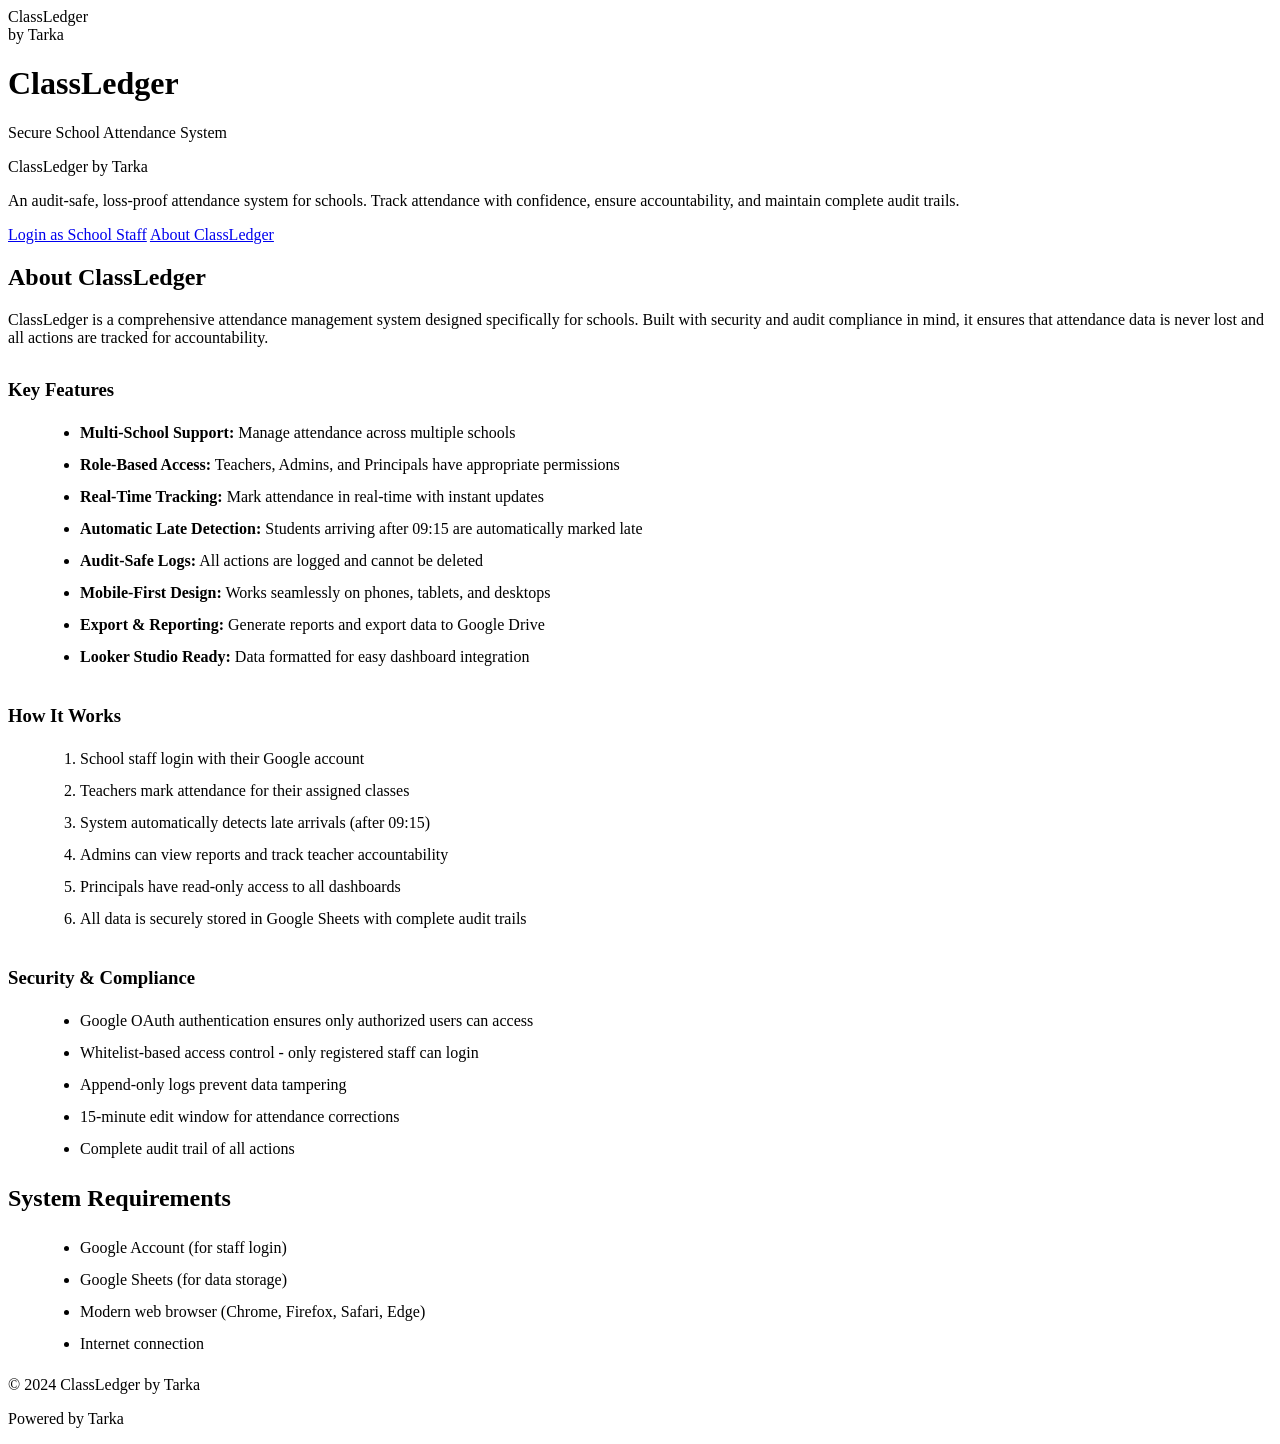
==== index.html @ 1874c85a "Add files via upload" ====
<!DOCTYPE html>
<html lang="en">
<head>
    <meta charset="UTF-8">
    <meta name="viewport" content="width=device-width, initial-scale=1.0">
    <meta http-equiv="Cache-Control" content="no-cache, no-store, must-revalidate">
    <meta http-equiv="Pragma" content="no-cache">
    <meta http-equiv="Expires" content="0">
    <title>ClassLedger by Tarka - Secure School Attendance System</title>
    <link rel="stylesheet" href="css/styles.css">
</head>
<body>
    <header>
        <div class="header-content">
            <div>
                <div class="logo">ClassLedger</div>
                <div class="branding">by Tarka</div>
            </div>
        </div>
    </header>

    <main>
        <div class="container">
            <div class="hero">
                <h1>ClassLedger</h1>
                <p class="subtitle">Secure School Attendance System</p>
                <p class="branding">ClassLedger by Tarka</p>
                <p class="description">
                    An audit-safe, loss-proof attendance system for schools.
                    Track attendance with confidence, ensure accountability, and maintain complete audit trails.
                </p>
                <div class="btn-group">
                    <a href="login.html" class="btn btn-primary">Login as School Staff</a>
                    <a href="#about" class="btn btn-secondary">About ClassLedger</a>
                </div>
            </div>

            <div class="card" id="about">
                <h2 class="card-title">About ClassLedger</h2>
                <p style="margin-bottom: 1rem;">
                    ClassLedger is a comprehensive attendance management system designed specifically for schools.
                    Built with security and audit compliance in mind, it ensures that attendance data is never lost
                    and all actions are tracked for accountability.
                </p>
                
                <h3 style="margin-top: 2rem; margin-bottom: 1rem;">Key Features</h3>
                <ul style="line-height: 2; margin-left: 2rem;">
                    <li><strong>Multi-School Support:</strong> Manage attendance across multiple schools</li>
                    <li><strong>Role-Based Access:</strong> Teachers, Admins, and Principals have appropriate permissions</li>
                    <li><strong>Real-Time Tracking:</strong> Mark attendance in real-time with instant updates</li>
                    <li><strong>Automatic Late Detection:</strong> Students arriving after 09:15 are automatically marked late</li>
                    <li><strong>Audit-Safe Logs:</strong> All actions are logged and cannot be deleted</li>
                    <li><strong>Mobile-First Design:</strong> Works seamlessly on phones, tablets, and desktops</li>
                    <li><strong>Export & Reporting:</strong> Generate reports and export data to Google Drive</li>
                    <li><strong>Looker Studio Ready:</strong> Data formatted for easy dashboard integration</li>
                </ul>

                <h3 style="margin-top: 2rem; margin-bottom: 1rem;">How It Works</h3>
                <ol style="line-height: 2; margin-left: 2rem;">
                    <li>School staff login with their Google account</li>
                    <li>Teachers mark attendance for their assigned classes</li>
                    <li>System automatically detects late arrivals (after 09:15)</li>
                    <li>Admins can view reports and track teacher accountability</li>
                    <li>Principals have read-only access to all dashboards</li>
                    <li>All data is securely stored in Google Sheets with complete audit trails</li>
                </ol>

                <h3 style="margin-top: 2rem; margin-bottom: 1rem;">Security & Compliance</h3>
                <ul style="line-height: 2; margin-left: 2rem;">
                    <li>Google OAuth authentication ensures only authorized users can access</li>
                    <li>Whitelist-based access control - only registered staff can login</li>
                    <li>Append-only logs prevent data tampering</li>
                    <li>15-minute edit window for attendance corrections</li>
                    <li>Complete audit trail of all actions</li>
                </ul>
            </div>

            <div class="card">
                <h2 class="card-title">System Requirements</h2>
                <ul style="line-height: 2; margin-left: 2rem;">
                    <li>Google Account (for staff login)</li>
                    <li>Google Sheets (for data storage)</li>
                    <li>Modern web browser (Chrome, Firefox, Safari, Edge)</li>
                    <li>Internet connection</li>
                </ul>
            </div>
        </div>
    </main>

    <footer>
        <div class="footer-content">
            <p>&copy; 2024 ClassLedger by Tarka</p>
            <p>Powered by Tarka</p>
        </div>
    </footer>
</body>
</html>
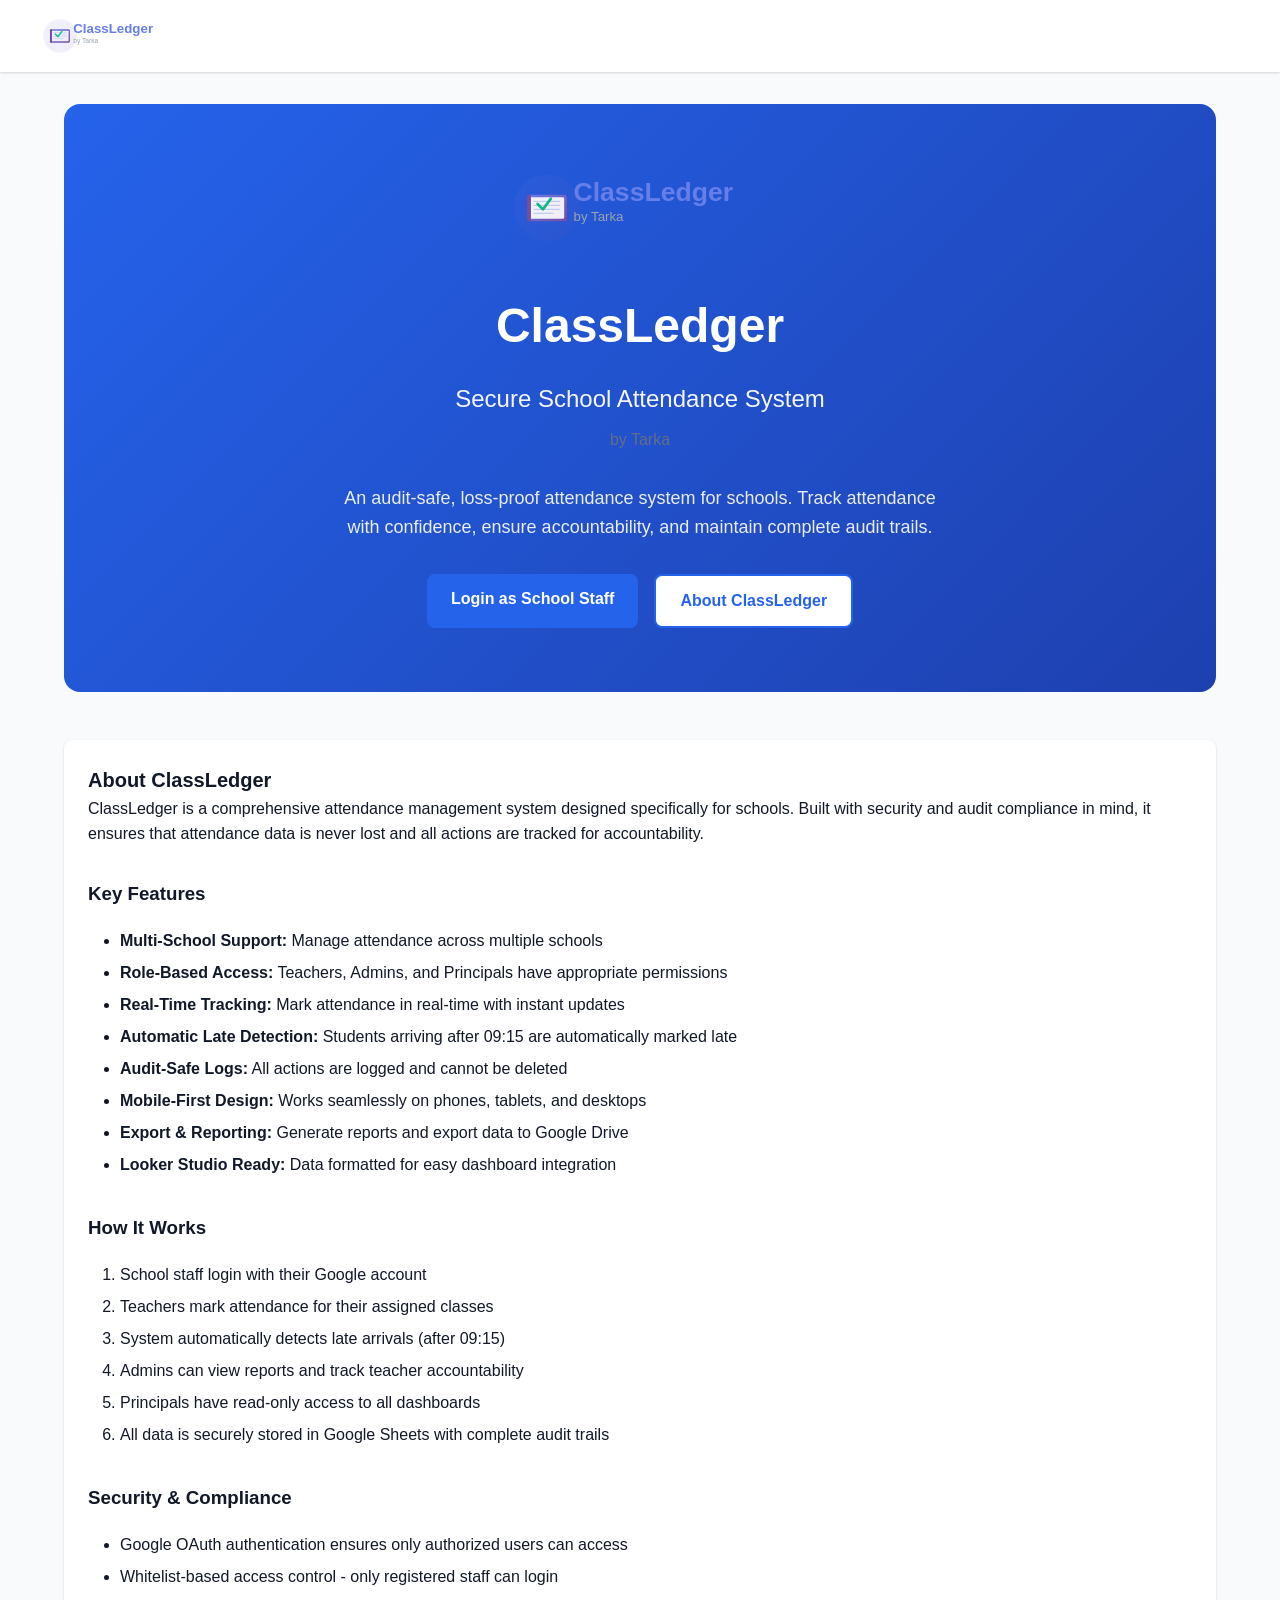
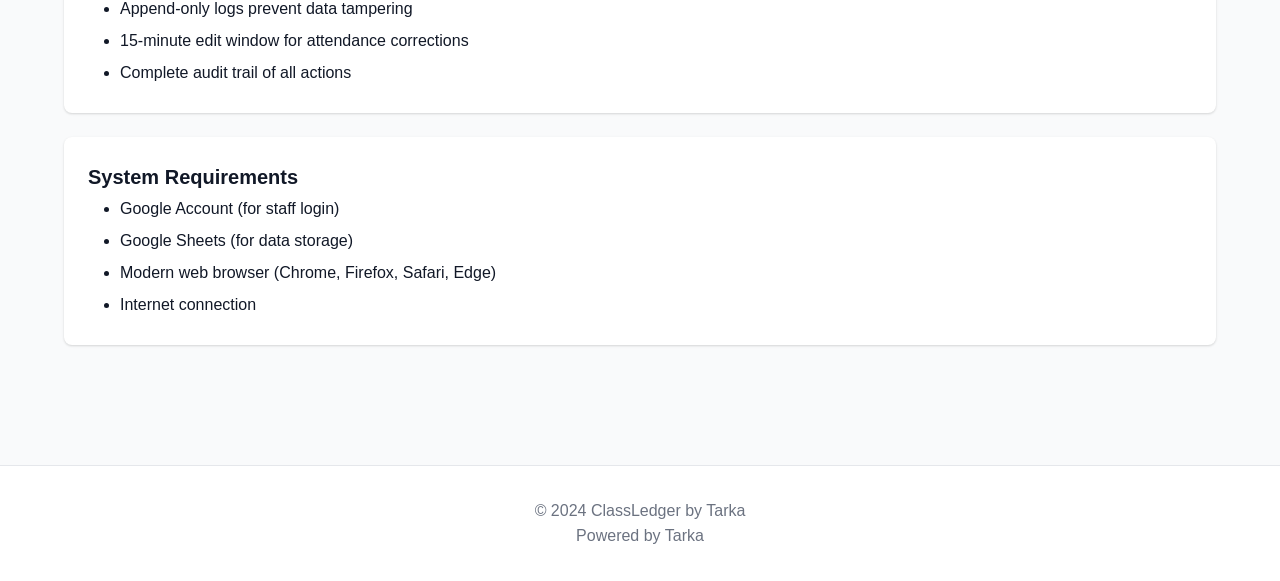
==== commit cdea868d: "Add files via upload" ====
--- a/index.html
+++ b/index.html
@@ -7,14 +7,14 @@
     <meta http-equiv="Pragma" content="no-cache">
     <meta http-equiv="Expires" content="0">
     <title>ClassLedger by Tarka - Secure School Attendance System</title>
+    <link rel="icon" type="image/svg+xml" href="assets/favicon.svg">
     <link rel="stylesheet" href="css/styles.css">
 </head>
 <body>
     <header>
         <div class="header-content">
-            <div>
-                <div class="logo">ClassLedger</div>
-                <div class="branding">by Tarka</div>
+            <div style="display: flex; align-items: center; gap: 1rem;">
+                <img src="assets/logo.svg" alt="ClassLedger" style="height: 40px;">
             </div>
         </div>
     </header>
@@ -22,9 +22,12 @@
     <main>
         <div class="container">
             <div class="hero">
+                <div style="margin-bottom: 1rem;">
+                    <img src="assets/logo.svg" alt="ClassLedger" style="height: 80px; margin-bottom: 1rem;">
+                </div>
                 <h1>ClassLedger</h1>
                 <p class="subtitle">Secure School Attendance System</p>
-                <p class="branding">ClassLedger by Tarka</p>
+                <p class="branding">by Tarka</p>
                 <p class="description">
                     An audit-safe, loss-proof attendance system for schools.
                     Track attendance with confidence, ensure accountability, and maintain complete audit trails.
--- a/css/styles.css
+++ b/css/styles.css
@@ -0,0 +1,921 @@
+/**
+ * ClassLedger by Tarka - Main Stylesheet
+ * Mobile-first responsive design
+ */
+
+:root {
+  --primary-color: #2563eb;
+  --primary-dark: #1e40af;
+  --secondary-color: #10b981;
+  --danger-color: #ef4444;
+  --warning-color: #f59e0b;
+  --success-color: #10b981;
+  --bg-color: #f9fafb;
+  --card-bg: #ffffff;
+  --text-primary: #111827;
+  --text-secondary: #6b7280;
+  --border-color: #e5e7eb;
+  --shadow: 0 1px 3px 0 rgba(0, 0, 0, 0.1), 0 1px 2px 0 rgba(0, 0, 0, 0.06);
+  --shadow-lg: 0 10px 15px -3px rgba(0, 0, 0, 0.1), 0 4px 6px -2px rgba(0, 0, 0, 0.05);
+}
+
+* {
+  margin: 0;
+  padding: 0;
+  box-sizing: border-box;
+}
+
+body {
+  font-family: -apple-system, BlinkMacSystemFont, 'Segoe UI', Roboto, 'Helvetica Neue', Arial, sans-serif;
+  background-color: var(--bg-color);
+  color: var(--text-primary);
+  line-height: 1.6;
+  min-height: 100vh;
+}
+
+/* Header */
+header {
+  background: var(--card-bg);
+  box-shadow: var(--shadow);
+  padding: 1rem 1.5rem;
+  position: sticky;
+  top: 0;
+  z-index: 100;
+}
+
+.header-content {
+  max-width: 1200px;
+  margin: 0 auto;
+  display: flex;
+  justify-content: space-between;
+  align-items: center;
+}
+
+.logo {
+  font-size: 1.5rem;
+  font-weight: 700;
+  color: var(--primary-color);
+}
+
+.branding {
+  font-size: 0.875rem;
+  color: var(--text-secondary);
+}
+
+.user-info {
+  display: flex;
+  align-items: center;
+  gap: 1rem;
+}
+
+.user-name {
+  font-weight: 500;
+}
+
+.btn-logout {
+  padding: 0.5rem 1rem;
+  background: var(--danger-color);
+  color: white;
+  border: none;
+  border-radius: 0.375rem;
+  cursor: pointer;
+  font-size: 0.875rem;
+  transition: background 0.2s;
+}
+
+.btn-logout:hover {
+  background: #dc2626;
+}
+
+/* Container */
+.container {
+  max-width: 1200px;
+  margin: 0 auto;
+  padding: 2rem 1.5rem;
+}
+
+/* Homepage */
+.hero {
+  text-align: center;
+  padding: 4rem 1rem;
+  background: linear-gradient(135deg, var(--primary-color) 0%, var(--primary-dark) 100%);
+  color: white;
+  border-radius: 1rem;
+  margin-bottom: 3rem;
+}
+
+.hero h1 {
+  font-size: 3rem;
+  margin-bottom: 1rem;
+  font-weight: 800;
+}
+
+.hero .subtitle {
+  font-size: 1.5rem;
+  margin-bottom: 0.5rem;
+  opacity: 0.95;
+}
+
+.hero .branding {
+  font-size: 1rem;
+  margin-bottom: 2rem;
+  opacity: 0.9;
+}
+
+.hero .description {
+  font-size: 1.125rem;
+  margin-bottom: 2rem;
+  opacity: 0.9;
+  max-width: 600px;
+  margin-left: auto;
+  margin-right: auto;
+}
+
+.btn-group {
+  display: flex;
+  gap: 1rem;
+  justify-content: center;
+  flex-wrap: wrap;
+}
+
+/* Buttons */
+.btn {
+  padding: 0.75rem 1.5rem;
+  border: none;
+  border-radius: 0.5rem;
+  font-size: 1rem;
+  font-weight: 600;
+  cursor: pointer;
+  transition: all 0.2s;
+  text-decoration: none;
+  display: inline-block;
+  text-align: center;
+}
+
+.btn-primary {
+  background: var(--primary-color);
+  color: white;
+}
+
+.btn-primary:hover {
+  background: var(--primary-dark);
+  transform: translateY(-2px);
+  box-shadow: var(--shadow-lg);
+}
+
+.btn-secondary {
+  background: white;
+  color: var(--primary-color);
+  border: 2px solid var(--primary-color);
+}
+
+.btn-secondary:hover {
+  background: var(--primary-color);
+  color: white;
+}
+
+.btn-success {
+  background: var(--success-color);
+  color: white;
+}
+
+.btn-success:hover {
+  background: #059669;
+}
+
+.btn-danger {
+  background: var(--danger-color);
+  color: white;
+}
+
+.btn-danger:hover {
+  background: #dc2626;
+}
+
+.btn:disabled {
+  opacity: 0.5;
+  cursor: not-allowed;
+}
+
+/* Cards */
+.card {
+  background: var(--card-bg);
+  border-radius: 0.5rem;
+  padding: 1.5rem;
+  box-shadow: var(--shadow);
+  margin-bottom: 1.5rem;
+}
+
+.card-header {
+  display: flex;
+  justify-content: space-between;
+  align-items: center;
+  margin-bottom: 1rem;
+  padding-bottom: 1rem;
+  border-bottom: 2px solid var(--border-color);
+}
+
+.card-title {
+  font-size: 1.25rem;
+  font-weight: 600;
+}
+
+/* Forms */
+.form-group {
+  margin-bottom: 1.5rem;
+}
+
+.form-label {
+  display: block;
+  margin-bottom: 0.5rem;
+  font-weight: 500;
+  color: var(--text-primary);
+}
+
+.form-input,
+.form-select {
+  width: 100%;
+  padding: 0.75rem;
+  border: 1px solid var(--border-color);
+  border-radius: 0.375rem;
+  font-size: 1rem;
+  transition: border-color 0.2s;
+}
+
+.form-input:focus,
+.form-select:focus {
+  outline: none;
+  border-color: var(--primary-color);
+  box-shadow: 0 0 0 3px rgba(37, 99, 235, 0.1);
+}
+
+.form-textarea {
+  min-height: 100px;
+  resize: vertical;
+}
+
+/* Student List */
+.student-list {
+  display: grid;
+  gap: 1rem;
+}
+
+.student-item {
+  display: flex;
+  align-items: center;
+  justify-content: space-between;
+  padding: 1rem;
+  background: var(--card-bg);
+  border: 1px solid var(--border-color);
+  border-radius: 0.5rem;
+  transition: all 0.2s;
+}
+
+.student-item:hover {
+  box-shadow: var(--shadow);
+  border-color: var(--primary-color);
+}
+
+.student-info {
+  flex: 1;
+}
+
+.student-name {
+  font-weight: 600;
+  margin-bottom: 0.25rem;
+}
+
+.student-details {
+  font-size: 0.875rem;
+  color: var(--text-secondary);
+}
+
+.attendance-buttons {
+  display: flex;
+  gap: 0.5rem;
+  flex-wrap: wrap;
+}
+
+.btn-attendance {
+  padding: 0.5rem 1rem;
+  border: none;
+  border-radius: 0.375rem;
+  cursor: pointer;
+  font-size: 0.875rem;
+  font-weight: 500;
+  transition: all 0.2s;
+}
+
+.btn-present {
+  background: var(--success-color);
+  color: white;
+}
+
+.btn-absent {
+  background: var(--danger-color);
+  color: white;
+}
+
+.btn-late {
+  background: var(--warning-color);
+  color: white;
+}
+
+.btn-attendance:hover {
+  transform: scale(1.05);
+}
+
+.btn-attendance.active {
+  box-shadow: 0 0 0 3px rgba(37, 99, 235, 0.3);
+}
+
+/* Summary */
+.summary {
+  display: grid;
+  grid-template-columns: repeat(auto-fit, minmax(200px, 1fr));
+  gap: 1rem;
+  margin-bottom: 2rem;
+}
+
+.summary-card {
+  background: var(--card-bg);
+  padding: 1.5rem;
+  border-radius: 0.5rem;
+  box-shadow: var(--shadow);
+  text-align: center;
+}
+
+.summary-label {
+  font-size: 0.875rem;
+  color: var(--text-secondary);
+  margin-bottom: 0.5rem;
+}
+
+.summary-value {
+  font-size: 2rem;
+  font-weight: 700;
+  color: var(--primary-color);
+}
+
+.summary-value.present {
+  color: var(--success-color);
+}
+
+.summary-value.absent {
+  color: var(--danger-color);
+}
+
+.summary-value.late {
+  color: var(--warning-color);
+}
+
+/* Loading */
+.loading {
+  text-align: center;
+  padding: 2rem;
+  color: var(--text-secondary);
+  display: flex;
+  flex-direction: column;
+  align-items: center;
+  justify-content: center;
+  min-height: 100px;
+}
+
+.loading-inline {
+  display: inline-flex;
+  align-items: center;
+  gap: 0.5rem;
+  padding: 0.5rem 1rem;
+  color: var(--text-secondary);
+  font-size: 0.875rem;
+}
+
+.spinner {
+  border: 3px solid var(--border-color);
+  border-top: 3px solid var(--primary-color);
+  border-radius: 50%;
+  width: 40px;
+  height: 40px;
+  animation: spin 1s linear infinite;
+  margin: 0 auto 1rem;
+}
+
+.spinner-small {
+  width: 16px;
+  height: 16px;
+  border-width: 2px;
+  margin: 0;
+  display: inline-block;
+}
+
+.spinner-inline {
+  width: 20px;
+  height: 20px;
+  border-width: 2px;
+  margin: 0;
+  display: inline-block;
+}
+
+@keyframes spin {
+  0% { transform: rotate(0deg); }
+  100% { transform: rotate(360deg); }
+}
+
+/* Loading overlay for dropdowns */
+.select-loading {
+  position: relative;
+  pointer-events: none;
+  opacity: 0.6;
+}
+
+.select-loading::after {
+  content: '';
+  position: absolute;
+  right: 2.5rem;
+  top: 50%;
+  transform: translateY(-50%);
+  width: 16px;
+  height: 16px;
+  border: 2px solid var(--border-color);
+  border-top: 2px solid var(--primary-color);
+  border-radius: 50%;
+  animation: spin 0.8s linear infinite;
+}
+
+/* Skeleton loading */
+.skeleton {
+  background: linear-gradient(90deg, #f0f0f0 25%, #e0e0e0 50%, #f0f0f0 75%);
+  background-size: 200% 100%;
+  animation: loading 1.5s ease-in-out infinite;
+  border-radius: 4px;
+}
+
+.skeleton-text {
+  height: 1rem;
+  margin-bottom: 0.5rem;
+}
+
+.skeleton-title {
+  height: 1.5rem;
+  width: 60%;
+  margin-bottom: 1rem;
+}
+
+@keyframes loading {
+  0% { background-position: 200% 0; }
+  100% { background-position: -200% 0; }
+}
+
+/* Alerts */
+.alert {
+  padding: 1rem;
+  border-radius: 0.5rem;
+  margin-bottom: 1rem;
+}
+
+.alert-success {
+  background: #d1fae5;
+  color: #065f46;
+  border: 1px solid #10b981;
+}
+
+.alert-error {
+  background: #fee2e2;
+  color: #991b1b;
+  border: 1px solid #ef4444;
+}
+
+.alert-info {
+  background: #dbeafe;
+  color: #1e40af;
+  border: 1px solid #2563eb;
+}
+
+/* Modal */
+.modal {
+  display: none;
+  position: fixed;
+  top: 0;
+  left: 0;
+  width: 100%;
+  height: 100%;
+  background: rgba(0, 0, 0, 0.5);
+  z-index: 1000;
+  align-items: center;
+  justify-content: center;
+}
+
+.modal.active {
+  display: flex;
+}
+
+.modal-content {
+  background: var(--card-bg);
+  border-radius: 0.5rem;
+  padding: 2rem;
+  max-width: 500px;
+  width: 90%;
+  max-height: 90vh;
+  overflow-y: auto;
+}
+
+.modal-header {
+  display: flex;
+  justify-content: space-between;
+  align-items: center;
+  margin-bottom: 1.5rem;
+}
+
+.modal-title {
+  font-size: 1.5rem;
+  font-weight: 600;
+}
+
+.btn-close {
+  background: none;
+  border: none;
+  font-size: 1.5rem;
+  cursor: pointer;
+  color: var(--text-secondary);
+}
+
+.btn-close:hover {
+  color: var(--text-primary);
+}
+
+/* Toast Notifications */
+.toast {
+  position: fixed;
+  top: 20px;
+  right: 20px;
+  padding: 1rem 1.5rem;
+  border-radius: 0.5rem;
+  box-shadow: var(--shadow-lg);
+  z-index: 10000;
+  min-width: 300px;
+  max-width: 400px;
+  transform: translateX(400px);
+  transition: transform 0.3s ease;
+  font-size: 0.875rem;
+}
+
+.toast.show {
+  transform: translateX(0);
+}
+
+.toast-success {
+  background: var(--success-color);
+  color: white;
+}
+
+.toast-error {
+  background: var(--danger-color);
+  color: white;
+}
+
+.toast-info {
+  background: var(--primary-color);
+  color: white;
+}
+
+.toast-warning {
+  background: var(--warning-color);
+  color: white;
+}
+
+/* Pagination */
+.pagination {
+  display: flex;
+  gap: 0.5rem;
+  justify-content: center;
+  align-items: center;
+  margin: 1rem 0;
+  flex-wrap: wrap;
+}
+
+.pagination button:disabled {
+  opacity: 0.5;
+  cursor: not-allowed;
+}
+
+/* Theme Support */
+body[data-theme="dark"] {
+  --bg-color: #1f2937;
+  --card-bg: #374151;
+  --text-primary: #f9fafb;
+  --text-secondary: #d1d5db;
+  --border-color: #4b5563;
+}
+
+/* Footer */
+footer {
+  background: var(--card-bg);
+  padding: 2rem 1.5rem;
+  text-align: center;
+  color: var(--text-secondary);
+  margin-top: 4rem;
+  border-top: 1px solid var(--border-color);
+}
+
+.footer-content {
+  max-width: 1200px;
+  margin: 0 auto;
+}
+
+/* Toast Notifications */
+.toast {
+  position: fixed;
+  bottom: 2rem;
+  right: 2rem;
+  background: var(--card-bg);
+  color: var(--text-primary);
+  padding: 1rem 1.5rem;
+  border-radius: 0.5rem;
+  box-shadow: var(--shadow-lg);
+  display: flex;
+  align-items: center;
+  gap: 0.75rem;
+  z-index: 10000;
+  opacity: 0;
+  transform: translateY(20px);
+  transition: all 0.3s ease;
+  max-width: 400px;
+  min-width: 300px;
+}
+
+.toast.show {
+  opacity: 1;
+  transform: translateY(0);
+}
+
+.toast-icon {
+  font-weight: bold;
+  font-size: 1.25rem;
+}
+
+.toast-success {
+  border-left: 4px solid var(--success-color);
+}
+
+.toast-success .toast-icon {
+  color: var(--success-color);
+}
+
+.toast-error {
+  border-left: 4px solid var(--danger-color);
+}
+
+.toast-error .toast-icon {
+  color: var(--danger-color);
+}
+
+.toast-warning {
+  border-left: 4px solid var(--warning-color);
+}
+
+.toast-warning .toast-icon {
+  color: var(--warning-color);
+}
+
+.toast-info {
+  border-left: 4px solid var(--primary-color);
+}
+
+.toast-info .toast-icon {
+  color: var(--primary-color);
+}
+
+/* Skeleton Loader */
+.skeleton-item {
+  padding: 1rem;
+  margin-bottom: 1rem;
+  border: 1px solid var(--border-color);
+  border-radius: 0.5rem;
+}
+
+/* Modal Improvements */
+.modal-body {
+  padding: 1rem 0;
+}
+
+.modal-footer {
+  display: flex;
+  gap: 1rem;
+  justify-content: flex-end;
+  margin-top: 1.5rem;
+  padding-top: 1rem;
+  border-top: 1px solid var(--border-color);
+}
+
+/* Theme Toggle */
+.theme-toggle {
+  position: fixed;
+  bottom: 2rem;
+  left: 2rem;
+  width: 50px;
+  height: 50px;
+  border-radius: 50%;
+  background: var(--primary-color);
+  color: white;
+  border: none;
+  cursor: pointer;
+  box-shadow: var(--shadow-lg);
+  display: flex;
+  align-items: center;
+  justify-content: center;
+  font-size: 1.5rem;
+  z-index: 1000;
+  transition: transform 0.2s;
+}
+
+.theme-toggle:hover {
+  transform: scale(1.1);
+}
+
+/* Language Selector */
+.language-selector {
+  position: fixed;
+  top: 1rem;
+  right: 1rem;
+  z-index: 1000;
+}
+
+.language-selector select {
+  padding: 0.5rem;
+  border: 1px solid var(--border-color);
+  border-radius: 0.375rem;
+  background: var(--card-bg);
+  color: var(--text-primary);
+  cursor: pointer;
+}
+
+/* Bulk Actions */
+.bulk-actions {
+  display: flex;
+  gap: 1rem;
+  margin-bottom: 1rem;
+  padding: 1rem;
+  background: var(--bg-color);
+  border-radius: 0.5rem;
+  align-items: center;
+}
+
+.bulk-actions input[type="checkbox"] {
+  width: 18px;
+  height: 18px;
+  cursor: pointer;
+}
+
+/* Holiday Calendar */
+.holiday-calendar {
+  display: grid;
+  grid-template-columns: repeat(7, 1fr);
+  gap: 0.5rem;
+  margin-top: 1rem;
+}
+
+.calendar-day {
+  padding: 0.5rem;
+  text-align: center;
+  border: 1px solid var(--border-color);
+  border-radius: 0.25rem;
+  cursor: pointer;
+  transition: background 0.2s;
+}
+
+.calendar-day:hover {
+  background: var(--bg-color);
+}
+
+.calendar-day.holiday {
+  background: #fee2e2;
+  color: #991b1b;
+}
+
+.calendar-day.today {
+  background: var(--primary-color);
+  color: white;
+}
+
+/* Analytics Charts Container */
+.chart-container {
+  position: relative;
+  height: 300px;
+  margin: 1rem 0;
+}
+
+.chart-container canvas {
+  max-height: 100%;
+}
+
+/* Trend Indicators */
+.trend-up {
+  color: var(--success-color);
+}
+
+.trend-down {
+  color: var(--danger-color);
+}
+
+.trend-neutral {
+  color: var(--text-secondary);
+}
+
+/* Anomaly Alert */
+.anomaly-alert {
+  background: #fef3c7;
+  border-left: 4px solid var(--warning-color);
+  padding: 1rem;
+  border-radius: 0.5rem;
+  margin: 1rem 0;
+}
+
+.anomaly-alert strong {
+  color: var(--warning-color);
+}
+
+/* Table */
+.table {
+  width: 100%;
+  border-collapse: collapse;
+  background: var(--card-bg);
+  border-radius: 0.5rem;
+  overflow: hidden;
+  box-shadow: var(--shadow);
+}
+
+.table th,
+.table td {
+  padding: 0.75rem;
+  text-align: left;
+  border-bottom: 1px solid var(--border-color);
+}
+
+.table th {
+  background: var(--bg-color);
+  font-weight: 600;
+  color: var(--text-primary);
+}
+
+.table tr:hover {
+  background: var(--bg-color);
+}
+
+/* Responsive */
+@media (max-width: 768px) {
+  .hero h1 {
+    font-size: 2rem;
+  }
+  
+  .hero .subtitle {
+    font-size: 1.25rem;
+  }
+  
+  .container {
+    padding: 1rem;
+  }
+  
+  .card {
+    padding: 1rem;
+  }
+  
+  .student-item {
+    flex-direction: column;
+    align-items: flex-start;
+    gap: 1rem;
+  }
+  
+  .attendance-buttons {
+    width: 100%;
+  }
+  
+  .btn-attendance {
+    flex: 1;
+  }
+  
+  .header-content {
+    flex-direction: column;
+    gap: 1rem;
+  }
+  
+  .summary {
+    grid-template-columns: 1fr;
+  }
+}
+
+/* Utility Classes */
+.text-center {
+  text-align: center;
+}
+
+.mt-1 { margin-top: 0.5rem; }
+.mt-2 { margin-top: 1rem; }
+.mt-3 { margin-top: 1.5rem; }
+.mb-1 { margin-bottom: 0.5rem; }
+.mb-2 { margin-bottom: 1rem; }
+.mb-3 { margin-bottom: 1.5rem; }
+
+.hidden {
+  display: none;
+}
+
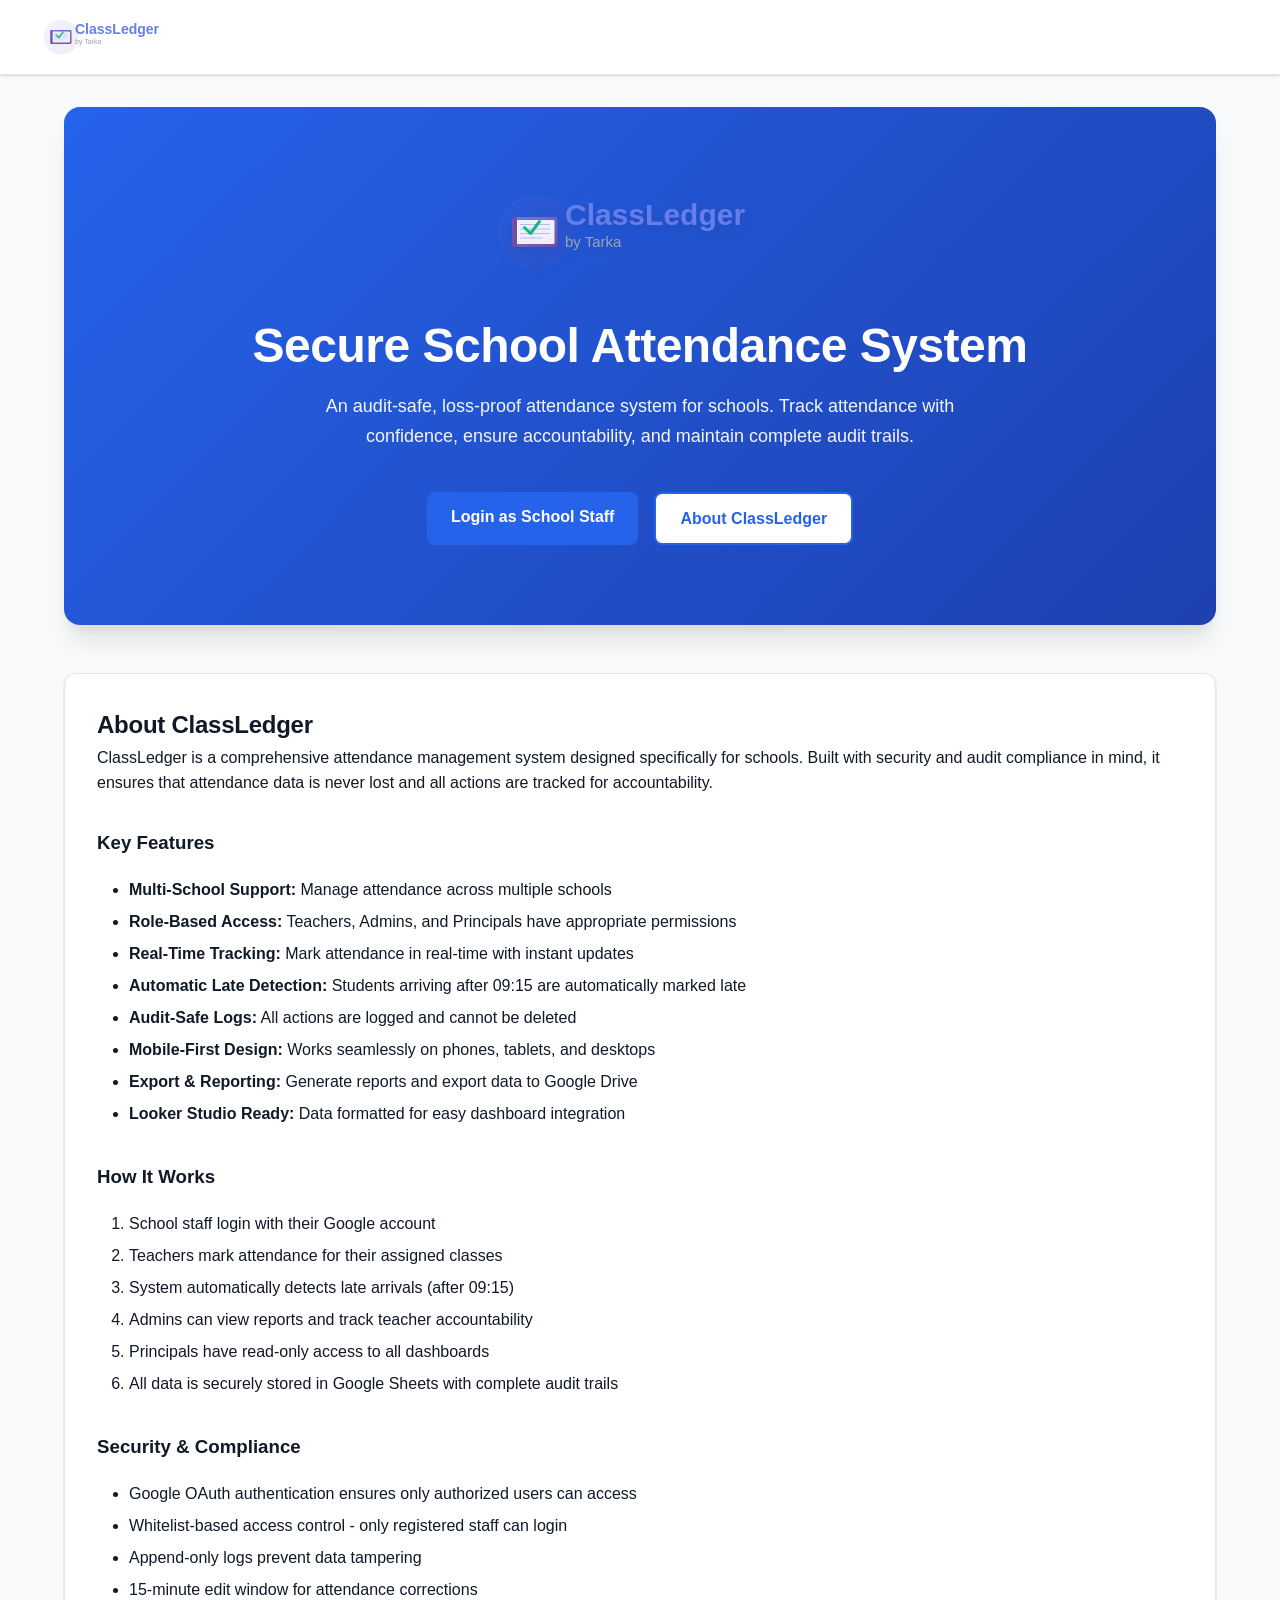
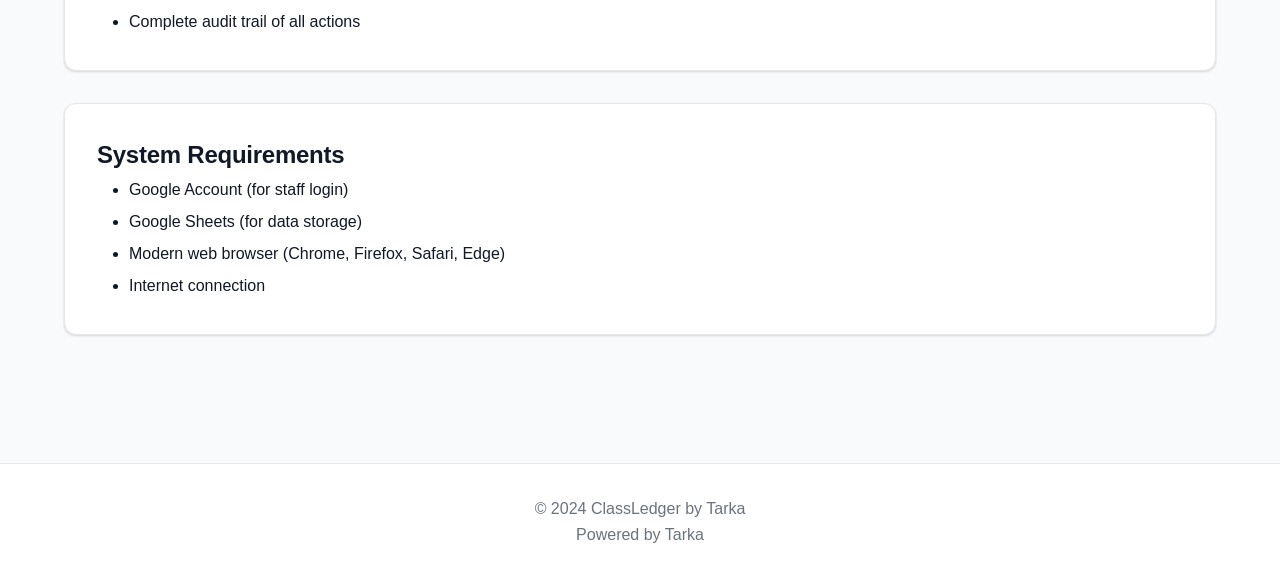
==== commit 8a8ce78b: "Add files via upload" ====
--- a/index.html
+++ b/index.html
@@ -13,8 +13,8 @@
 <body>
     <header>
         <div class="header-content">
-            <div style="display: flex; align-items: center; gap: 1rem;">
-                <img src="assets/logo.svg" alt="ClassLedger" style="height: 40px;">
+            <div class="logo-container">
+                <img src="assets/logo.svg" alt="ClassLedger" class="header-logo">
             </div>
         </div>
     </header>
@@ -22,13 +22,11 @@
     <main>
         <div class="container">
             <div class="hero">
-                <div style="margin-bottom: 1rem;">
-                    <img src="assets/logo.svg" alt="ClassLedger" style="height: 80px; margin-bottom: 1rem;">
+                <div class="hero-logo-container">
+                    <img src="assets/logo.svg" alt="ClassLedger" class="hero-logo">
                 </div>
-                <h1>ClassLedger</h1>
-                <p class="subtitle">Secure School Attendance System</p>
-                <p class="branding">by Tarka</p>
-                <p class="description">
+                <h1 class="hero-title">Secure School Attendance System</h1>
+                <p class="hero-description">
                     An audit-safe, loss-proof attendance system for schools.
                     Track attendance with confidence, ensure accountability, and maintain complete audit trails.
                 </p>
--- a/css/styles.css
+++ b/css/styles.css
@@ -36,11 +36,12 @@
 /* Header */
 header {
   background: var(--card-bg);
-  box-shadow: var(--shadow);
+  box-shadow: 0 1px 3px 0 rgba(0, 0, 0, 0.1), 0 1px 2px 0 rgba(0, 0, 0, 0.06);
   padding: 1rem 1.5rem;
   position: sticky;
   top: 0;
   z-index: 100;
+  border-bottom: 1px solid var(--border-color);
 }
 
 .header-content {
@@ -51,6 +52,20 @@
   align-items: center;
 }
 
+/* Logo Container - Professional spacing */
+.logo-container {
+  display: flex;
+  align-items: center;
+  gap: 0;
+}
+
+.header-logo {
+  height: 42px;
+  width: auto;
+  display: block;
+}
+
+/* Legacy logo class (for backward compatibility) */
 .logo {
   font-size: 1.5rem;
   font-weight: 700;
@@ -65,11 +80,18 @@
 .user-info {
   display: flex;
   align-items: center;
-  gap: 1rem;
+  gap: 1.25rem;
 }
 
 .user-name {
   font-weight: 500;
+  font-size: 0.9375rem;
+  color: var(--text-primary);
+}
+
+.user-role {
+  font-size: 0.8125rem;
+  color: var(--text-secondary);
 }
 
 .btn-logout {
@@ -97,11 +119,33 @@
 /* Homepage */
 .hero {
   text-align: center;
-  padding: 4rem 1rem;
-  background: linear-gradient(135deg, var(--primary-color) 0%, var(--primary-dark) 100%);
+  padding: 5rem 2rem;
+  background: linear-gradient(135deg, #2563eb 0%, #1e40af 100%);
   color: white;
   border-radius: 1rem;
   margin-bottom: 3rem;
+  box-shadow: 0 20px 25px -5px rgba(0, 0, 0, 0.1), 0 10px 10px -5px rgba(0, 0, 0, 0.04);
+}
+
+.hero-logo-container {
+  margin-bottom: 2.5rem;
+  display: flex;
+  justify-content: center;
+  align-items: center;
+}
+
+.hero-logo {
+  height: 90px;
+  width: auto;
+  filter: drop-shadow(0 4px 6px rgba(0, 0, 0, 0.1));
+}
+
+.hero-title {
+  font-size: 2.5rem;
+  font-weight: 700;
+  margin-bottom: 1.5rem;
+  letter-spacing: -0.5px;
+  line-height: 1.2;
 }
 
 .hero h1 {
@@ -120,6 +164,16 @@
   font-size: 1rem;
   margin-bottom: 2rem;
   opacity: 0.9;
+}
+
+.hero-description {
+  font-size: 1.125rem;
+  margin-bottom: 2.5rem;
+  opacity: 0.95;
+  max-width: 650px;
+  margin-left: auto;
+  margin-right: auto;
+  line-height: 1.7;
 }
 
 .hero .description {
@@ -159,8 +213,7 @@
 
 .btn-primary:hover {
   background: var(--primary-dark);
-  transform: translateY(-2px);
-  box-shadow: var(--shadow-lg);
+  color: white;
 }
 
 .btn-secondary {
@@ -172,6 +225,7 @@
 .btn-secondary:hover {
   background: var(--primary-color);
   color: white;
+  border-color: var(--primary-color);
 }
 
 .btn-success {
@@ -200,24 +254,33 @@
 /* Cards */
 .card {
   background: var(--card-bg);
-  border-radius: 0.5rem;
-  padding: 1.5rem;
-  box-shadow: var(--shadow);
-  margin-bottom: 1.5rem;
+  border-radius: 0.75rem;
+  padding: 2rem;
+  box-shadow: 0 1px 3px 0 rgba(0, 0, 0, 0.1), 0 1px 2px 0 rgba(0, 0, 0, 0.06);
+  margin-bottom: 2rem;
+  border: 1px solid var(--border-color);
+  transition: box-shadow 0.2s ease;
+}
+
+.card:hover {
+  box-shadow: 0 4px 6px -1px rgba(0, 0, 0, 0.1), 0 2px 4px -1px rgba(0, 0, 0, 0.06);
 }
 
 .card-header {
   display: flex;
   justify-content: space-between;
   align-items: center;
-  margin-bottom: 1rem;
-  padding-bottom: 1rem;
+  margin-bottom: 1.75rem;
+  padding-bottom: 1.25rem;
   border-bottom: 2px solid var(--border-color);
 }
 
 .card-title {
-  font-size: 1.25rem;
+  font-size: 1.5rem;
   font-weight: 600;
+  color: var(--text-primary);
+  letter-spacing: -0.25px;
+  margin: 0;
 }
 
 /* Forms */
@@ -332,29 +395,40 @@
 /* Summary */
 .summary {
   display: grid;
-  grid-template-columns: repeat(auto-fit, minmax(200px, 1fr));
-  gap: 1rem;
+  grid-template-columns: repeat(auto-fit, minmax(160px, 1fr));
+  gap: 1.25rem;
   margin-bottom: 2rem;
 }
 
 .summary-card {
   background: var(--card-bg);
-  padding: 1.5rem;
-  border-radius: 0.5rem;
-  box-shadow: var(--shadow);
+  padding: 1.75rem 1.5rem;
+  border-radius: 0.75rem;
+  box-shadow: 0 1px 3px 0 rgba(0, 0, 0, 0.1), 0 1px 2px 0 rgba(0, 0, 0, 0.06);
   text-align: center;
+  border: 1px solid var(--border-color);
+  transition: transform 0.2s ease, box-shadow 0.2s ease;
+}
+
+.summary-card:hover {
+  transform: translateY(-2px);
+  box-shadow: 0 4px 6px -1px rgba(0, 0, 0, 0.1), 0 2px 4px -1px rgba(0, 0, 0, 0.06);
 }
 
 .summary-label {
   font-size: 0.875rem;
   color: var(--text-secondary);
-  margin-bottom: 0.5rem;
+  margin-bottom: 0.75rem;
+  font-weight: 500;
+  text-transform: uppercase;
+  letter-spacing: 0.5px;
 }
 
 .summary-value {
-  font-size: 2rem;
+  font-size: 2.25rem;
   font-weight: 700;
   color: var(--primary-color);
+  line-height: 1.2;
 }
 
 .summary-value.present {
@@ -846,15 +920,32 @@
 
 .table th,
 .table td {
-  padding: 0.75rem;
+  padding: 1rem 1.25rem;
   text-align: left;
   border-bottom: 1px solid var(--border-color);
 }
 
 .table th {
-  background: var(--bg-color);
+  background: #f8fafc;
   font-weight: 600;
   color: var(--text-primary);
+  font-size: 0.875rem;
+  text-transform: uppercase;
+  letter-spacing: 0.5px;
+}
+
+.table td {
+  font-size: 0.9375rem;
+  color: var(--text-primary);
+  text-transform: uppercase;
+  letter-spacing: 0.5px;
+  padding: 1rem 1.25rem;
+}
+
+.table td {
+  font-size: 0.9375rem;
+  color: var(--text-primary);
+  padding: 1rem 1.25rem;
 }
 
 .table tr:hover {
